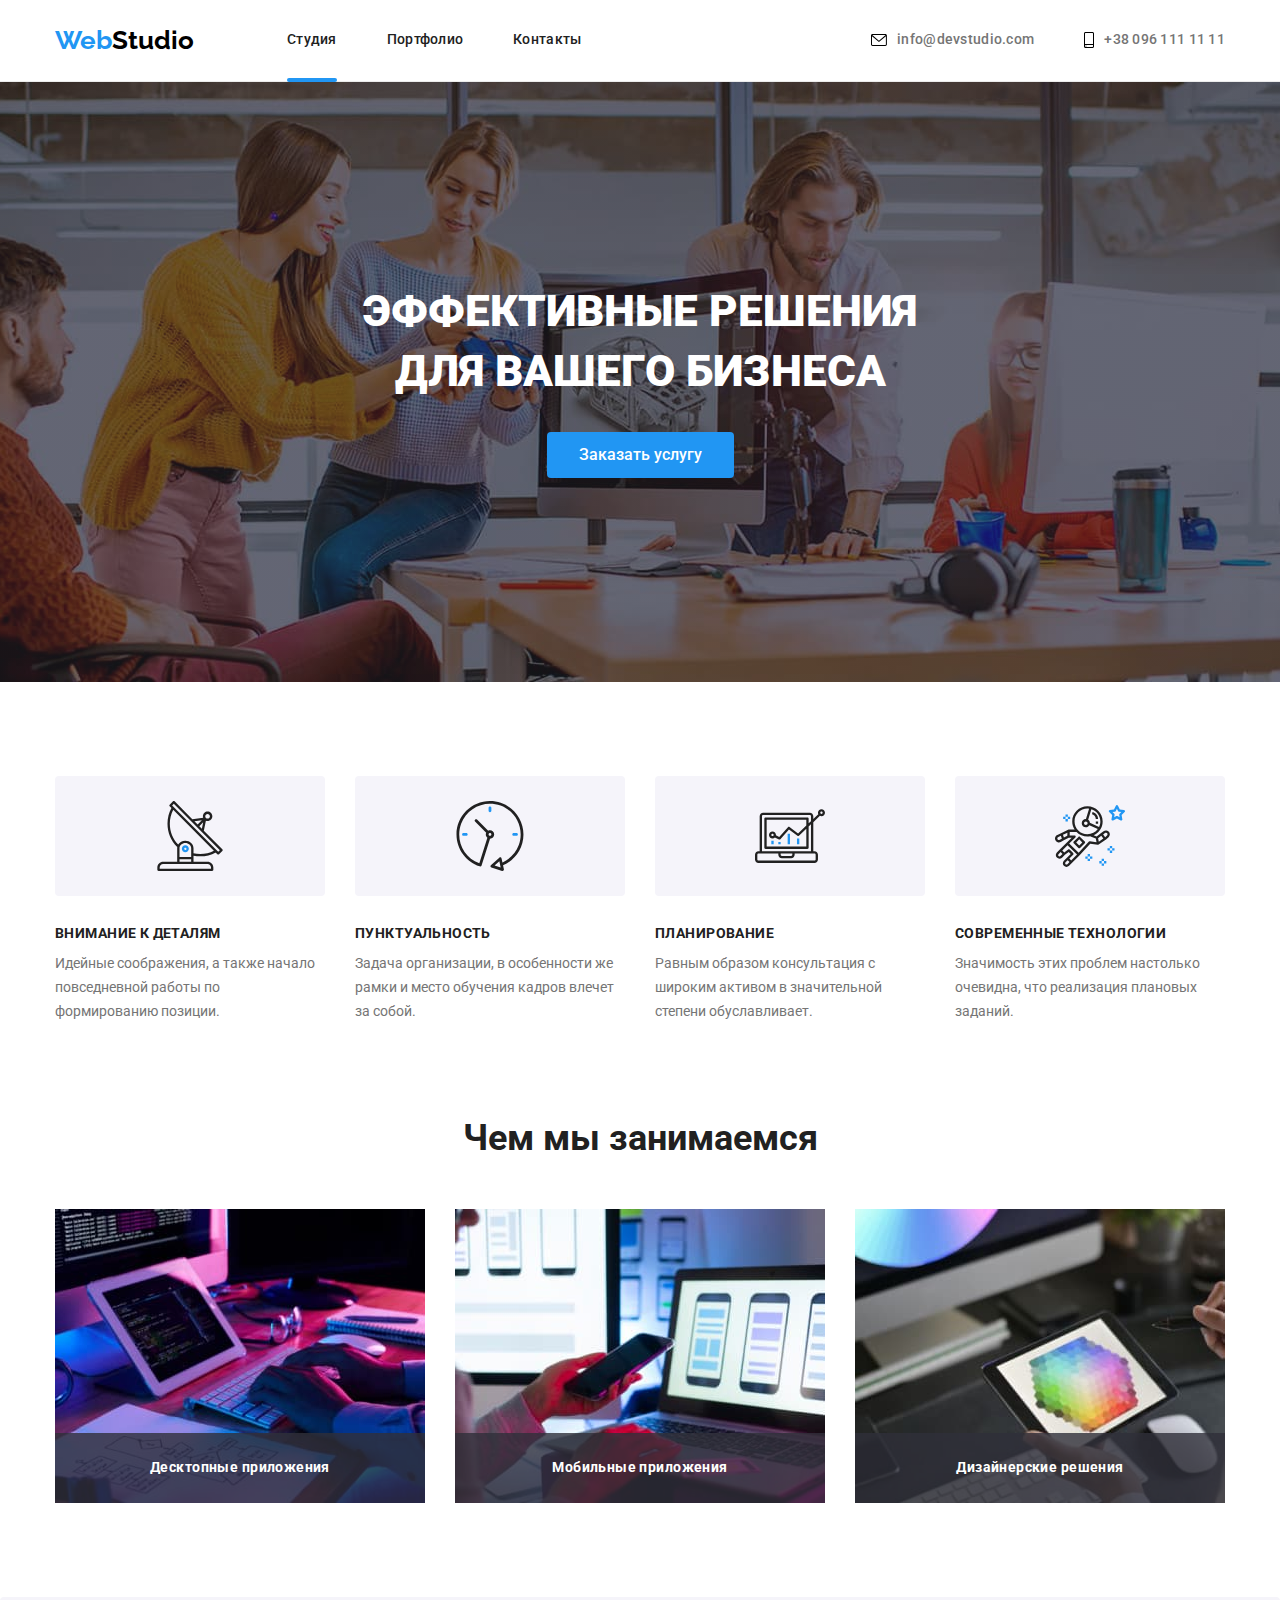
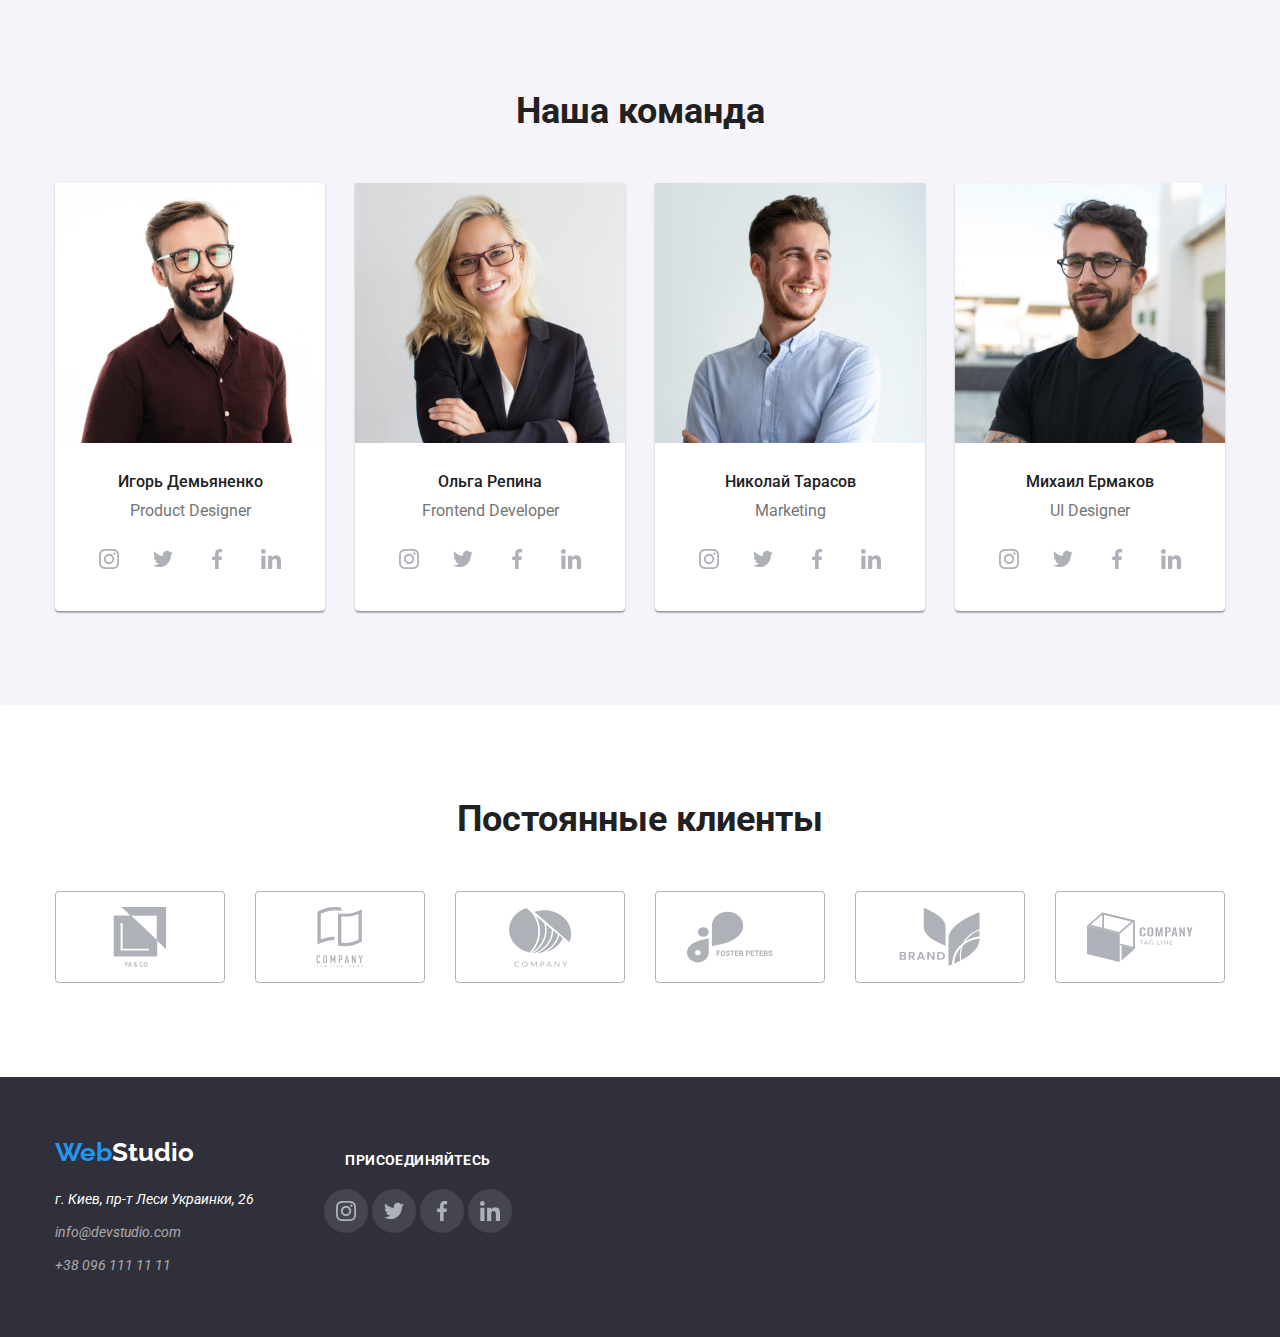
==== index.html @ d8a49e13 "начала 6дз" ====
<!doctype html>
<html lang="ru">
    <head>
        <meta charset="utf-8">
        <meta http-equiv="x-ua-compatible" content="ie=edge">
        <meta name="viewport" content="width=device-width, initial-scale=1.0">
        <title>Студия</title>
        <link rel="preconnect" href="https://fonts.googleapis.com">
        <link rel="preconnect" href="https://fonts.gstatic.com" crossorigin>
        <link rel="stylesheet" href="https://fonts.googleapis.com/css2?family=Raleway:wght@700&family=Roboto:wght@400;500;700;900&display=swap">
        <link rel="stylesheet" href="https://cdnjs.cloudflare.com/ajax/libs/modern-normalize/0.6.0/modern-normalize.min.css">
        <link rel="stylesheet" href="css/styles.css">
    </head>
    <!--Шапка страницы-->
    <body>
    
        <header class="header">
            <div class="container">
                <nav class="header-navigation">
                    <a class="header-logo link" href="./index.html"> <span class="header-logo-w">Web</span>Studio</a>
                    
                    <!--Навигация на другие страницы-->
                    <ul class="header-nav list">
                        <li><a class="header-nav-link pre-pre-nav link current" href="./studio.html">Студия</a></li>
                        <li><a class="header-nav-link pre-pre-nav link" href="portfolio.html">Портфолио</a></li>
                        <li><a class="header-nav-link pre-pre-nav link" href="">Контакты</a></li>
                    </ul>
                </nav>
                <ul class="header-contakt list">
                    <li class="icon-contakt"> 
                        <svg class="icon-contackt-icon" width="16" height="12">
                            <use href="./images/icons.svg#icon-1envelope-hover"></use>
                        </svg>
                        <a class="header-contakt-mailto pre-nav link" href="mailto:info@devstudio.com">info@devstudio.com</a>
                    </li>
                    <li class="icon-contakt">
                        <svg class="icon-contackt-icon" width="10" height="16">
                            <use href="./images/icons.svg#icon-2smartphone"></use>
                        </svg>
                        <a class="header-contakt-tel pre-nav link" href="tel:+380961111111">+38 096 111 11 11</a>
                    </li> 
                </ul>
            </div>
        </header>
               
        <div class="header-heading ">
            <section class="heading">
                <div class="container">
                    <h1 class="heading-title">ЭФФЕКТИВНЫЕ РЕШЕНИЯ ДЛЯ ВАШЕГО БИЗНЕСА</h1>
                    <button class="heading-button pre-button" type="button" data-modal-open>Заказать услугу</button>
                </div>
            </section>   
            
        </div>
        
        <!--Уникальный контент страницы-->
        <main>
            <section class="main-feature section">
                <div class="container">
                    <h2 class="visually-hidden">Особенности</h2>
                    <ul class="main-feature-ul list">
                        <li class="main-feature-li">
                            <div class="icon-feature">
                                <svg class="icon-feature-icon" width="70" height="70">
                                    <use href="./images/icons.svg#icon-antenna">
                                    </use>
                                </svg>
                            </div>
                            <h3 class="main-feature-title">Внимание к деталям</h3>
                            <p class="main-feature-text pre-text">Идейные соображения, а также начало повседневной работы по формированию позиции.</p>
                        </li>
                        <li class="main-feature-li">
                            <div class="icon-feature">
                                <svg class="icon-feature-icon" width="70" height="70">
                                    <use href="./images/icons.svg#icon-clock"></use>
                                </svg>
                            </div>
                            <h3 class="main-feature-title">Пунктуальность</h3>
                            <p class="main-feature-text pre-text">Задача организации, в особенности же рамки и место обучения кадров влечет за собой.</p>
                        </li>
                        <li class="main-feature-li">
                            <div class="icon-feature">
                                <svg class="icon-feature-icon" width="70" height="70">
                                    <use href="./images/icons.svg#icon-diagram">
                                    </use>
                                </svg>
                            </div>
                            <h3 class="main-feature-title">Планирование</h3>
                            <p class="main-feature-tex pre-text">Равным образом консультация с широким активом в значительной степени обуславливает.</p>
                        </li>
                        <li class="main-feature-li">
                            <div class="icon-feature">
                                <svg class="icon-feature-icon" width="70" height="70">
                                    <use href="./images/icons.svg#icon-astronaut">
                                    </use>
                                </svg>
                            </div>
                            <h3 class="main-feature-title">Современные технологии</h3>
                            <p class="main-feature-text pre-text">Значимость этих проблем настолько очевидна, что реализация плановых заданий.</p>
                        </li>
                    </ul>
                </div>
            </section>
            <section class="main-box">
                <div class="container">
                    <h2 class="main-box-title pre-title">Чем мы занимаемся</h2>
                    <ul class="main-box-ul list">
                        <li class="main-box-li">
                            <img src="./images/box/box1.jpg" alt="Печатают на клавиатуре" width="370" height="294">
                            <h3 class="main-box-title position">Десктопные приложения</h3>
                        </li>
                        <li class="main-box-li">
                            <img src="./images/box/box2.jpg" alt="Ноутбук и телефон" width="370" height="294">
                            <h3 class="main-box-title position">Мобильные приложения</h3>
                        </li>
                        <li class="main-box-li">
                            <img src="./images/box/box3.jpg" alt="Планшет" width="370" height="294">
                            <h3 class="main-box-title position">Дизайнерские решения</h3>
                        </li>
                    </ul>
                </div>
            </section>
            <section class="main-team section">
                <div class="container">
                <h2 class="main-team-title pre-title">Наша команда</h2>
                    <ul class="main-team-ul list">
                        <li class="main-team-li">
                            <img class="img-team" src="./images/teamcard/teamcard1.jpg" alt="Фото мужчины 1" width="270" height="260">
                            <h3 class="main-team-ul-title pre-title pre">Игорь Демьяненко</h3>
                            <p class="main-team-text pre-text" lang="en">Product Designer</p>
                            <ul class="main-team-social-ul list social-ul">
                                <li class="main-team-social-li">
                                    <a href="" class="icon-social link">
                                        <svg class="icon-social-icon" width="20" height="20">
                                            <use href="./images/icons.svg#icon-instagram"></use>
                                        </svg>
                                    </a>
                                </li>
                                <li class="main-team-social-li">
                                    <a href="" class="icon-social link">
                                        <svg class="icon-social-icon" width="20" height="20">
                                            <use href="./images/icons.svg#icon-twitter"></use>
                                        </svg>
                                    </a>
                                </li>
                                <li class="main-team-social-li">
                                    <a href="" class="icon-social link">
                                        <svg class="icon-social-icon" width="20" height="20">
                                            <use href="./images/icons.svg#icon-facebook"></use>
                                        </svg>
                                    </a>
                                </li>
                                <li class="main-team-social-li">
                                    <a href="" class="icon-social link">
                                        <svg class="icon-social-icon" width="20" height="20">
                                            <use href="./images/icons.svg#icon-linkedin"></use>
                                        </svg>
                                    </a>
                                </li>
                            </ul>
                        </li>
                        <li class="main-team-li">
                            <img class="img-team" src="./images/teamcard/teamcard2.jpg" alt="Фото женщины" width="270" height="260">
                            <h3 class="main-team-ul-title pre-title pre">Ольга Репина</h3>
                            <p class="main-team-text pre-text" lang="en">Frontend Developer</p>
                            <ul class="main-teasocial-ul list social-ul">
                                <li class="main-team-social-li">
                                    <a href="" class="icon-social link">
                                        <svg class="icon-social-icon" width="20" height="20">
                                            <use href="./images/icons.svg#icon-instagram"></use>
                                        </svg>
                                    </a>
                                </li>
                                <li class="main-team-social-li">
                                    <a href="" class="icon-social link">
                                        <svg class="icon-social-icon" width="20" height="20">
                                            <use href="./images/icons.svg#icon-twitter"></use>
                                        </svg>
                                    </a>
                                </li>
                                <li class="main-team-social-li">
                                    <a href="" class="icon-social link">
                                        <svg class="icon-social-icon" width="20" height="20">
                                            <use href="./images/icons.svg#icon-facebook"></use>
                                        </svg>
                                    </a>
                                </li>
                                <li class="main-team-social-li">
                                    <a href="" class="icon-social link">
                                        <svg class="icon-social-icon" width="20" height="20">
                                            <use href="./images/icons.svg#icon-linkedin"></use>
                                        </svg>
                                    </a>
                                </li>
                            </ul>
                        </li>
                        <li class="main-team-li">
                            <img class="img-team" src="./images/teamcard/teamcard3.jpg" alt="Фото мужчины 3" width="270" height="260">
                            <h3 class="main-team-ul-title pre-title pre">Николай Тарасов</h3>
                            <p class="main-team-text pre-text" lang="en">Marketing</p>
                            <ul class="main-teasocial-ul list social-ul">
                                <li class="main-team-social-li">
                                    <a href="" class="icon-social link">
                                        <svg class="icon-social-icon" width="20" height="20">
                                            <use href="./images/icons.svg#icon-instagram"></use>
                                        </svg>
                                    </a>
                                </li>
                                <li class="main-team-social-li">
                                    <a href="" class="icon-social link">
                                        <svg class="icon-social-icon" width="20" height="20">
                                            <use href="./images/icons.svg#icon-twitter"></use>
                                        </svg>
                                    </a>
                                </li>
                                <li class="main-team-social-li">
                                    <a href="" class="icon-social link">
                                        <svg class="icon-social-icon" width="20" height="20">
                                            <use href="./images/icons.svg#icon-facebook"></use>
                                        </svg>
                                    </a>
                                </li>
                                <li class="main-team-social-li">
                                    <a href="" class="icon-social link">
                                        <svg class="icon-social-icon" width="20" height="20">
                                            <use href="./images/icons.svg#icon-linkedin"></use>
                                        </svg>
                                    </a>
                                </li>
                            </ul>
                        </li>
                        <li class="main-team-li">
                            <img class="img-team" src="./images/teamcard/teamcard4.jpg" alt="Фото мужчины 4" width="270" height="260">
                            <h3 class="main-team-ul-title pre-title pre">Михаил Ермаков</h3>
                            <p class="main-team-text pre-text" lang="en">UI Designer</p>
                            <ul class="main-teasocial-ul list social-ul">
                                <li class="main-team-social-li">
                                    <a href="" class="icon-social link">
                                        <svg class="icon-social-icon" width="20" height="20">
                                            <use href="./images/icons.svg#icon-instagram"></use>
                                        </svg>
                                    </a>
                                </li>
                                <li class="main-team-social-li">
                                    <a href="" class="icon-social link">
                                        <svg class="icon-social-icon" width="20" height="20">
                                            <use href="./images/icons.svg#icon-twitter"></use>
                                        </svg>
                                    </a>
                                </li>
                                <li class="main-team-social-li">
                                    <a href="" class="icon-social link">
                                        <svg class="icon-social-icon" width="20" height="20">
                                            <use href="./images/icons.svg#icon-facebook"></use>
                                        </svg>
                                    </a>
                                </li>
                                <li class="main-team-social-li">
                                    <a href="" class="icon-social link">
                                        <svg class="icon-social-icon" width="20" height="20">
                                            <use href="./images/icons.svg#icon-linkedin"></use>
                                        </svg>
                                    </a>
                                </li>
                            </ul>
                        </li>
                   
                    </ul>
                </div>
            </section>
            <section class="main-client section">
                <div class="container">
                    <h2 class="main-client-title pre-title">Постоянные клиенты</h2>
                    <ul class="main-client-ul list">
                        <li class="main-client-li">
                            <a class="icon-client" href="">
                                <svg class="icon-client-icon" width="106" height="60">
                                    <use href="./images/icons.svg#icon-group1"></use>
                                </svg>
                            </a>                
                        </li>
                        <li class="main-client-li">
                            <a class="icon-client" href="">
                                <svg class="icon-client-icon" width="106" height="60">
                                    <use href="./images/icons.svg#icon-group2"></use>
                                </svg>
                            </a>
                        </li>
                        <li class="main-client-li">
                            <a class="icon-client" href="">
                                <svg class="icon-client-icon" width="106" height="60">
                                    <use href="./images/icons.svg#icon-group3"></use>
                                </svg>
                            </a>
                        </li>
                        <li class="main-client-li">
                            <a class="icon-client" href="">
                                <svg class="icon-client-icon" width="106" height="60">
                                    <use href="./images/icons.svg#icon-group4"></use>
                                </svg>
                            </a>
                        </li>
                        <li class="main-client-li">
                            <a class="icon-client" href="">
                                <svg class="icon-client-icon" width="106" height="60">
                                    <use href="./images/icons.svg#icon-group5"></use>
                                </svg>
                            </a>
                        </li>
                        <li class="main-client-li">
                            <a class="icon-client" href="">
                                <svg class="icon-client-icon" width="106" height="60">
                                    <use href="./images/icons.svg#icon-group6"></use>
                                </svg>
                            </a>
                        </li>
                    </ul>
                </div>
            </section>
        </main>
        <!--Подвал страницы-->
        <footer class="footer">
            <div class="container footer-conteiner">
                <div class="footer-conteiner-box">
                    <a class="footer-logo link" href="./index.html"> <span class="footer-logo-w">Web</span>Studio</a>
                    <address class="footer-contakt">
                        <ul class="footer-contakt-ul list">
                            <li> <a class="footer-contakt-address pre-nav pre-text link" href="https://goo.gl/maps/k5yf5XhUNcUCfMpx5" target="_blank" rel="noopener noreferrer">г. Киев, пр-т Леси Украинки, 26</a></li>
                            <li> <a class="footer-contakt-mailto pre-nav pre-text link" href="mailto:info@devstudio.com">info@devstudio.com</a></li>
                            <li> <a class="footer-contakt-tel pre-nav pre-text link" href="tel:+380961111111">+38 096 111 11 11</a></li>
                        </ul> 
                    </address>
                </div>
                <div class="footer-social-box">
                    <h2 class="footer-social-title">Присоединяйтесь</h2>
                    <ul class="footer-social-ul list">
                        <li class="footer-social-li">
                            <a href="" class="icon-social">
                                <svg class="icon-social-icon" width="20" height="20">
                                    <use href="./images/icons.svg#icon-instagram"></use>
                                </svg>
                            </a>
                        </li>
                        <li class="footer-social-li">
                            <a href="" class="icon-social">
                                <svg class="icon-social-icon" width="20" height="20">
                                    <use href="./images/icons.svg#icon-twitter"></use>
                                </svg>
                            </a>
                        </li>
                        <li class="footer-social-li">
                            <a href="" class="icon-social">
                                <svg class="icon-social-icon" width="20" height="20">
                                    <use href="./images/icons.svg#icon-facebook"></use>
                                </svg>
                            </a>
                        </li>
                        <li class="footer-social-li">
                            <a href="" class="icon-social">
                                <svg class="icon-social-icon" width="20" height="20">
                                    <use href="./images/icons.svg#icon-linkedin"></use>
                                </svg>
                            </a>
                        </li>
                    </ul>
                </div>
            </div>
        </footer>
        <div class="backdrop is-hidden" data-modal>
            <div class="modal-window">
                <button class="modal-close-btn" type="button" data-modal-close>
                    <svg class="modal-close-icon" width="11" height="11">
                        <use href="./images/icons.svg#icon-icon-close"></use>
                    </svg>
                </button>
            </div>
        </div>
        </html>
        <script src="./js/modal.js"></script>
    </body>
</html>
---- css/styles.css ----
:root {
  --text-color: #757575;
  --text-title-color: #212121;
  --footer-nav-color: rgba(255, 255, 255, 0.6);
  --heder-logo-s-color: #000000;
  --text-color-white: #ffffff;
  --accent-background-color-button: #188ce8;
  --accent-text-color: #2196f3;
  --margin-left-section-main: 30px;
  --timing-function: cubic-bezier(0.4, 0, 0.2, 1);
  --transition-duration: 250ms;
}

body {
  margin: 0;

  background-color: #ffffff;
  color: #757575;
  font-family: Roboto;
  font-style: sans-serif;
  font-weight: normal;
}
.list {
  list-style: none;
}
.link {
  text-decoration: none;
}
.visually-hidden {
  display: none;
}

.header-logo:hover,
.header-logo:focus {
  color: var(--accent-background-color-button);
}
.pre-pre-nav:hover,
.pre-pre-nav:focus {
  color: var(--accent-background-color-button);
  cursor: pointer;
}
.pre-button:hover,
.pre-button:focus {
  background-color: var(--accent-background-color-button);
  color: var(--text-color-white);
  cursor: pointer;
}
.pre-nav:hover,
.pre-nav:focus {
  color: var(--accent-text-color);
}

/*-------------header-----------*/
.header {
  border-bottom: 1px solid #ececec;
}

.header .container {
  display: flex;
}

.header-navigation {
  display: flex;
  align-items: center;
}

.header-nav {
  display: flex;
}

.header-contakt {
  display: flex;
  margin-left: auto;
}

.header-logo {
  display: inline-block;
  margin-right: 93px;
  padding-top: 25px;
  padding-bottom: 25px;

  font-family: Raleway;
  font-weight: bold;
  font-size: 26px;
  line-height: 1.19;
  color: var(--heder-logo-s-color);
  transition: color var(--transition-duration) var(--timing-function);
}

.header-logo-w {
  color: var(--accent-text-color);
}

.header-nav,
.header-contakt {
  font-weight: 500;
  font-size: 14px;
  line-height: 1.14;
  letter-spacing: 0.02em;
}

.header-nav-link {
  display: inline-block;
  margin-right: 50px;
  padding-top: 32px;
  padding-bottom: 32px;

  color: var(--text-title-color);

  position: relative;
  transition: background-color var(--transition-duration) var(--timing-function);
}

.current:after {
  content: "";

  position: absolute;
  left: 0;
  bottom: -1.5px;

  display: block;
  width: 100%;
  height: 4px;
  background-color: var(--accent-text-color);
  border-radius: 2px;
}
.pre-pre-nav {
  transition: color var(--transition-duration) var(--timing-function);
}

.header-contakt-mailto {
  margin-right: 50px;
}
.header-contakt-tel,
.header-contakt-mailto {
  display: inline-block;
  padding-top: 32px;
  padding-bottom: 32px;

  color: #757575;
  transition: color var(--transition-duration) var(--timing-function);
}

.icon-contakt {
  display: flex;
  justify-content: center;
  align-items: center;
}
.icon-contakt:hover,
.icon-contakt:focus {
  fill: var(--accent-text-color);
  cursor: pointer;
}
.icon-contakt:hover .icon-contackt-icon,
.icon-contakt:focus .icon-contackt-icon {
  fill: var(--accent-text-color);
}
.icon-contackt-icon {
  margin-right: 10px;
  transition: fill var(--transition-duration) var(--timing-function);
}

.heading {
  position: relative;
  background: #2f303a;

  max-width: 1600px;
  height: 600px;
  margin-left: auto;
  margin-right: auto;

  background-image: linear-gradient(
      rgba(47, 48, 58, 0.4),
      rgba(47, 48, 58, 0.4)
    ),
    url("../images/heading/developed.jpg");

  background-repeat: no-repeat;
  background-position: center;
  background-size: cover;

  padding-top: 200px;
  padding-bottom: 200px;
  text-align: center;
}

.heading-title {
  margin: 0 auto 30px auto;
  max-width: 650px;

  font-weight: 900;
  font-size: 44px;
  line-height: 1.36;
  color: var(--text-color-white);
}

.heading-button {
  display: inline-block;
  padding: 10px 32px;
  border-radius: 4px;

  font-weight: bold;
  font-size: 16px;
  line-height: 1.87;
  color: var(--text-color-white);
  background-color: #2196f3;
}

/*---------------main--------------------*/
.main-feature-title {
  font-weight: bold;
  font-size: 14px;
  line-height: 1.14;
  letter-spacing: 0.03em;
  text-transform: uppercase;
  color: var(--text-title-color);
  margin-bottom: 10px;
}
.main-feature-ul {
  display: flex;
  flex-wrap: wrap;
  margin-left: calc(-1 * var(--margin-left-section-main));
}
.main-feature-ul > .main-feature-li {
  flex-basis: calc(100% / 4 - 30px);
  margin-left: var(--margin-left-section-main);
}
.icon-feature {
  display: flex;
  justify-content: center;
  align-items: center;
  margin-bottom: 30px;
  width: 270px;
  height: 120px;
  background: #f5f4fa;
  border-radius: 4px;
}

.main-box {
  padding-bottom: 94px;
}
.main-box-ul {
  display: flex;
  flex-wrap: wrap;
  margin-left: calc(-1 * var(--margin-left-section-main));
}
.main-box-ul > .main-box-li {
  flex-basis: calc(100% / 4 - 30px);
  margin-left: var(--margin-left-section-main);
}
.main-box-li {
  position: relative;
  display: flex;
}

.position {
  position: absolute;
  left: 0;
  bottom: 0;

  display: flex;
  justify-content: center;
  align-items: center;
  width: 100%;
  height: 70px;

  font-weight: bold;
  font-size: 14px;
  line-height: 1.14;
  letter-spacing: 0.03em;
  color: #ffffff;
  background: rgba(47, 48, 58, 0.8);
}

.main-team {
  background: #f5f4fa;
  border-radius: 4px;
  margin-right: auto;
  margin-left: auto;
}

.main-team-li {
  background-color: var(--text-color-white);
  box-shadow: 0px 1px 3px rgba(0, 0, 0, 0.12), 0px 1px 1px rgba(0, 0, 0, 0.14),
    0px 2px 1px rgba(0, 0, 0, 0.2);
  border-radius: 0px 0px 4px 4px;
}
.main-team-ul {
  display: flex;
  flex-wrap: wrap;
  margin-left: calc(-1 * var(--margin-left-section-main));
}
.main-team-ul > .main-team-li {
  flex-basis: calc(100% / 4 - 30px);
  margin-left: var(--margin-left-section-main);
}

.pre-text {
  font-size: 14px;
  line-height: 1.71;
}
.pre-title {
  font-weight: bold;
  font-size: 36px;
  line-height: 1.16;
  color: var(--text-title-color);
  text-align: center;
  margin-bottom: 50px;
}
.pre {
  margin-bottom: 10px;
  text-align: center;
}
.main-team-ul-title {
  font-weight: 500;
  font-size: 16px;
  line-height: 1.18;
  margin-bottom: 10px;
}
.main-team-text {
  font-size: 16px;
  line-height: 1.18;
  text-align: center;
  margin-bottom: 16px;
}
.social-ul {
  display: flex;
  justify-content: center;
  margin-bottom: 30px;
}
.main-team-social-li:not(:last-child) {
  margin-right: 10px;
}

.icon-social {
  display: flex;
  width: 44px;
  height: 44px;
  align-items: center;
  justify-content: center;
  border-radius: 50%;
  fill: #afb1b8;
  background: rgba(255, 255, 255, 0.1);
  transition: background-color var(--transition-duration) var(--timing-function);
}
.icon-social-icon {
  transition: fill var(--transition-duration) var(--timing-function);
}

.icon-social:hover,
.icon-social:focus {
  background-color: var(--accent-text-color);
  cursor: pointer;
}
.icon-social:hover .icon-social-icon,
.icon-social:focus .icon-social-icon {
  fill: var(--text-color-white);
}
.main-client-ul {
  display: flex;
}

.icon-client {
  display: flex;
  width: 170px;
  height: 92px;
  border: 1px solid #afb1b8;
  margin-right: 30px;
  justify-content: center;
  align-items: center;
  border-radius: 4px;
  transition: background-color var(--transition-duration) var(--timing-function);
}
.icon-client-icon {
  fill: #afb1b8;
  transition: fill var(--transition-duration) var(--timing-function);
}

.icon-client:hover,
.icon-client:focus {
  border-color: var(--accent-text-color);
  cursor: pointer;
}

.icon-client:hover .icon-client-icon,
.icon-client:focus .icon-client-icon {
  fill: var(--accent-text-color);
}

img {
  display: block;
  min-width: 100%;
  height: auto;
}

.img-team {
  margin-bottom: 30px;
}
/*------------------footer-----------------*/
.footer {
  display: flex;
  margin-right: auto;
  margin-left: auto;
  background: #2f303a;
}
.footer-conteiner {
  display: flex;
}
.footer-conteiner-box {
  display: flex;
  flex-direction: column;
  align-items: baseline;
}
.footer-logo {
  display: block;
  font-family: Raleway;
  font-weight: bold;
  font-size: 26px;
  line-height: 1.19;
  color: var(--text-color-white);
  padding-top: 60px;
  margin-bottom: 20px;
}
.footer-logo-w {
  color: var(--accent-text-color);
}
.footer-contakt {
  display: flex;
}
.footer-contakt-ul {
  display: block;
  padding-bottom: 60px;
}
.footer-contakt-address {
  display: block;
  margin-bottom: 9px;
  color: var(--text-color-white);
  transition: color var(--transition-duration) var(--timing-function);
}
.footer-contakt-mailto {
  display: block;
  margin-bottom: 9px;
  color: rgba(255, 255, 255, 0.6);
  transition: color var(--transition-duration) var(--timing-function);
}
.footer-contakt-tel {
  display: block;
  color: rgba(255, 255, 255, 0.6);
  transition: color var(--transition-duration) var(--timing-function);
}
.footer-social-box {
  display: flex;
  flex-direction: column;
  align-items: center;
  margin-left: 70px;
  padding-top: 72px;
  padding-bottom: 100px;
}
.footer-social-title {
  font-family: Roboto;
  font-style: normal;
  font-weight: bold;
  font-size: 14px;
  line-height: 1.14;
  letter-spacing: 0.03em;
  text-transform: uppercase;
  color: var(--text-color-white);
  margin-bottom: 20px;
}
.footer-social-ul {
  display: block;
  align-items: center;
  justify-content: center;
}
.footer-social-li {
  display: inline-block;
  align-items: center;
}

/*-----------------------Portfolio-------------------------*/
/*---------------Header---------------*/
.portfolio-header-nav-link {
  display: inline-block;
  margin-right: 50px;
  padding-top: 32px;
  padding-bottom: 32px;

  color: var(--text-title-color);

  position: relative;
}

.portfolio-header-contakt-mailto,
.portfolio-header-contakt-tel {
  color: var(--text-color);
}
.portfolio-header-contakt-mailto {
  display: inline-block;
  margin-right: 50px;
  padding-top: 32px;
  padding-bottom: 32px;
}

.portfolio-header-contakt-tel {
  display: inline-block;
  padding-top: 32px;
  padding-bottom: 32px;
}

/*--------------Button-------------*/
.main-filters {
  display: flex;
}

.filters-ul {
  display: flex;
  justify-content: center;
}
.pre-button {
  font-weight: 500;
  font-size: 16px;
  line-height: 1.62;
  border: none;
}
.portfolio-button-b {
  display: inline-block;
  padding: 6px 22px;
  margin-right: 8px;
  margin-bottom: 50px;
  border-radius: 4px;

  color: var(--text-color-white);
  background-color: var(--accent-text-color);
}
.portfolio-button {
  display: inline-block;
  padding: 6px 22px;
  margin-right: 8px;
  margin-bottom: 50px;

  color: var(--text-title-color);
  background: #f5f4fa;
  border-radius: 4px;
}
/*-----------Main--------------*/

.main-projects-ul {
  display: flex;
  flex-wrap: wrap;
  margin-left: calc(-1 * var(--margin-left-section-main));
}
.main-projects-li {
  flex-basis: calc(100% / 3 - 30px);
  margin-left: var(--margin-left-section-main);
}
.tumba:hover,
.tumba:focus {
  box-shadow: 0px 1px 1px rgba(0, 0, 0, 0.12), 0px 4px 4px rgba(0, 0, 0, 0.06),
    1px 4px 6px rgba(0, 0, 0, 0.16);
  cursor: pointer;
}

.projects-border {
  border: 1px solid #eeeeee;
  margin-bottom: 20px;
}
.main-project-ul-title {
  margin: 20px 24px 4px 24px;
  text-align: left;

  font-size: 18px;
  line-height: 2;
}

.main-project-text {
  margin: 0px 24px 20px 24px;
  text-align: left;

  font-size: 16px;
  line-height: 1.87;
}
.projects-overlay {
  position: relative;
  overflow: hidden;
}

.projects-overlay-text {
  position: absolute;
  top: 0;
  left: 0;
  height: 100%;
  padding: 63px 24px;
  overflow: auto;

  font-size: 18px;
  line-height: 28px;
  letter-spacing: 0.03em;
  background: rgba(33, 150, 243, 0.9);
  color: var(--text-color-white);
  transform: translateY(100%);
  transition: transform var(--transition-duration) var(--timing-function);
}
.tumba:hover .projects-overlay-text,
.tumba:focus .projects-overlay-text {
  transform: translateY(0%);
}
/*----------container-----------------*/
p,
h1,
h2,
h3,
h4 {
  margin-top: 0;
  margin-bottom: 0;
}
ul {
  margin-top: 0;
  margin-bottom: 0;
  padding-left: 0;
}
.container {
  width: 1200px;
  padding-left: 15px;
  padding-right: 15px;
  margin: 0 auto;
  align-items: center;
}
.section {
  padding-top: 94px;
  padding-bottom: 94px;
}
/*---------modal---------*/
.backdrop {
  position: fixed;
  top: 0;
  left: 0;
  width: 100vw;
  height: 100vh;
  background: rgba(0, 0, 0, 0.2);
  opacity: 1;
  transform: scale(1);

  transition: opacity transform;
  transition-duration: var(--transition-duration);
  transition-timing-function: var(--timing-function);
}

.backdrop.is-hidden {
  opacity: 0;
  transform: scale(0);
  pointer-events: none;
  visibility: visible;
}
.modal-window {
  width: 528px;
  height: 521px;

  position: absolute;
  top: 50%;
  left: 50%;
  transform: translate(-50%, -50%);
  background: #ffffff;
}
.modal-close-btn {
  display: flex;
  width: 30px;
  height: 30px;
  align-items: center;
  justify-content: center;
  border-radius: 50%;

  position: absolute;
  top: 8px;
  right: 8px;

  background: #ffffff;
  border: 1px solid rgba(0, 0, 0, 0.1);
}
.modal-close-icon {
  display: flex;
  fill: #000000;
}
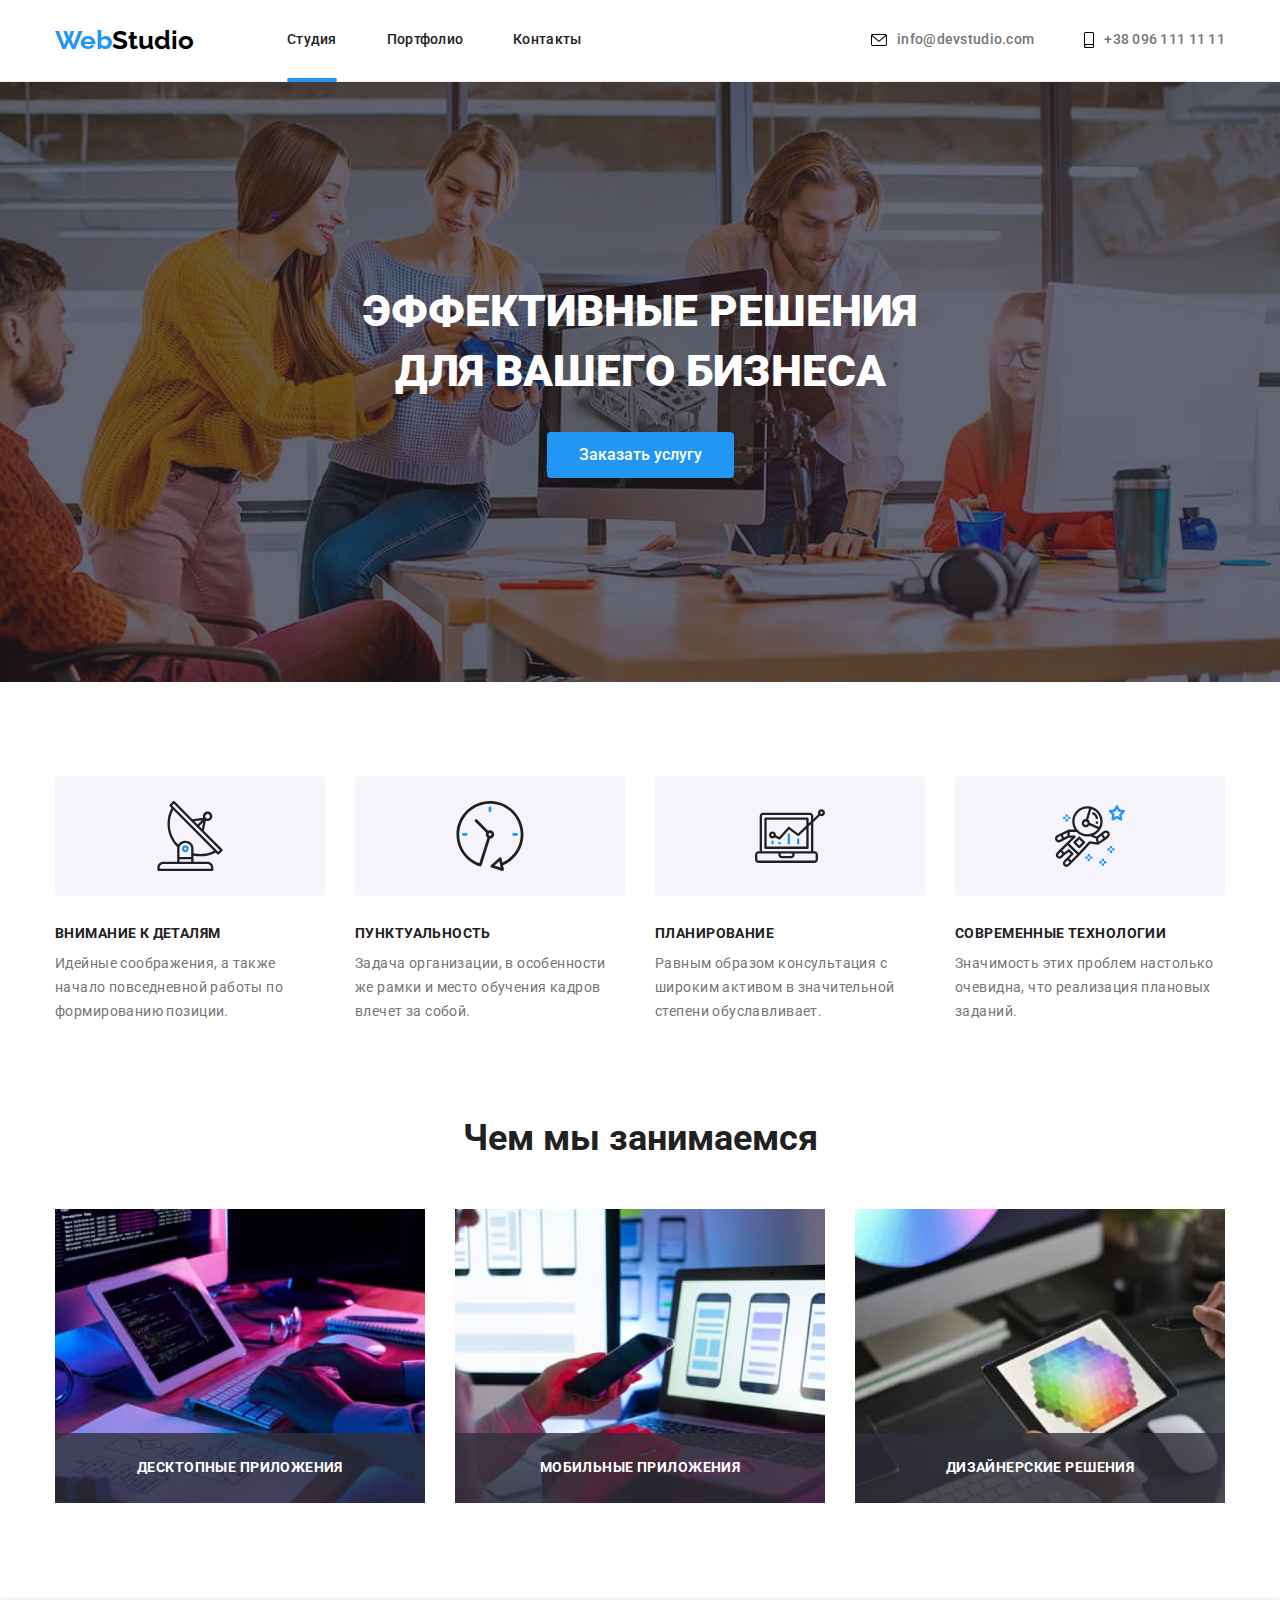
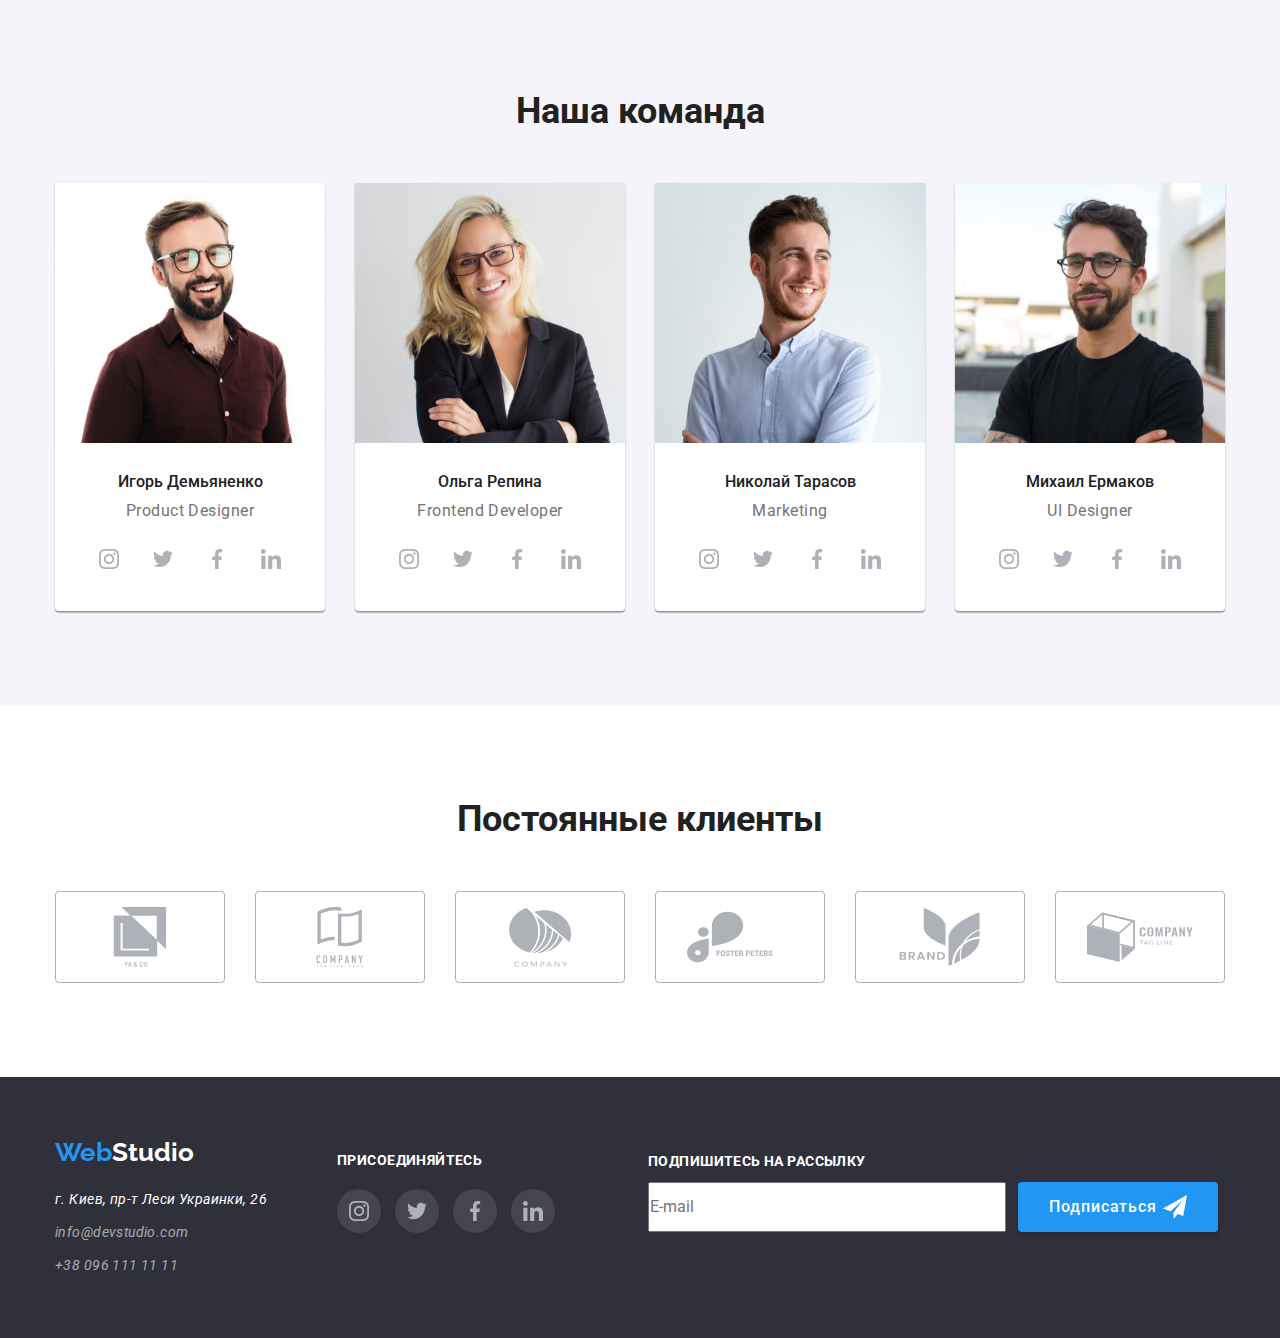
==== commit 5ef681e8: "сделала футер" ====
--- a/index.html
+++ b/index.html
@@ -356,13 +356,28 @@
                             </a>
                         </li>
                         <li class="footer-social-li">
-                            <a href="" class="icon-social">
+                                <a href="" class="icon-social">
                                 <svg class="icon-social-icon" width="20" height="20">
                                     <use href="./images/icons.svg#icon-linkedin"></use>
                                 </svg>
                             </a>
                         </li>
                     </ul>
+                </div>
+                <div class="footer-form">
+                    <h2 class="form-send-title">Подпишитесь на рассылку</h2>
+                    <form class="form-send">
+                        <div class="form-mail">
+                            <input type="email" name="mail" id="mail" autocomplete placeholder="E-mail">
+                        </div>
+                        <button type="submit" class="footer-form-button pre-button">Подписаться
+                        <a href="" class="icon-footer">
+                        <svg class="icon-footer-icon" width="24" height="24">
+                            <use href="./images/icons.svg#icon-icon-send"></use>
+                        </svg>
+                        </a>
+                        </button>
+                    </form>
                 </div>
             </div>
         </footer>
--- a/css/styles.css
+++ b/css/styles.css
@@ -268,6 +268,7 @@
   font-size: 14px;
   line-height: 1.14;
   letter-spacing: 0.03em;
+  text-transform: uppercase;
   color: #ffffff;
   background: rgba(47, 48, 58, 0.8);
 }
@@ -298,6 +299,7 @@
 .pre-text {
   font-size: 14px;
   line-height: 1.71;
+  letter-spacing: 0.03em;
 }
 .pre-title {
   font-weight: bold;
@@ -416,7 +418,7 @@
   font-family: Raleway;
   font-weight: bold;
   font-size: 26px;
-  line-height: 1.19;
+  line-height: 1.2;
   color: var(--text-color-white);
   padding-top: 60px;
   margin-bottom: 20px;
@@ -457,8 +459,6 @@
   padding-bottom: 100px;
 }
 .footer-social-title {
-  font-family: Roboto;
-  font-style: normal;
   font-weight: bold;
   font-size: 14px;
   line-height: 1.14;
@@ -466,6 +466,8 @@
   text-transform: uppercase;
   color: var(--text-color-white);
   margin-bottom: 20px;
+  text-align: left;
+  width: 100%;
 }
 .footer-social-ul {
   display: block;
@@ -475,6 +477,69 @@
 .footer-social-li {
   display: inline-block;
   align-items: center;
+}
+.footer-social-li:not(:last-child) {
+  margin-right: 10px;
+}
+.footer-form {
+  display: block;
+  justify-content: center;
+  align-items: center;
+  margin-left: 93px;
+  padding-top: 72px;
+  padding-bottom: 94px;
+}
+.form-send {
+  display: flex;
+  justify-content: start;
+}
+.form-mail {
+  display: flex;
+}
+.form-mail input {
+  margin-right: 12px;
+  padding: 0;
+  width: 358px;
+  height: 50px;
+}
+
+.form-send-title {
+  font-weight: bold;
+  font-size: 14px;
+  line-height: 1.14px;
+  letter-spacing: 0.03em;
+  text-transform: uppercase;
+
+  color: var(--text-color-white);
+  margin-bottom: 20px;
+}
+.footer-form-button {
+  font-weight: bold;
+  font-size: 16px;
+  line-height: 1.87px;
+
+  width: 200px;
+  height: 50px;
+
+  display: flex;
+  justify-content: center;
+  align-items: center;
+  text-align: center;
+  letter-spacing: 0.06em;
+
+  color: var(--text-color-white);
+  background-color: var(--accent-text-color);
+  box-shadow: 0px 4px 4px rgba(0, 0, 0, 0.15);
+  border-radius: 4px;
+}
+.icon-footer {
+  display: flex;
+  justify-content: center;
+  align-items: center;
+  margin-left: 6px;
+}
+.icon-footer-icon {
+  fill: var(--text-color-white);
 }
 
 /*-----------------------Portfolio-------------------------*/
@@ -620,6 +685,13 @@
 }
 .container {
   width: 1200px;
+  padding-left: 15px;
+  padding-right: 15px;
+  margin: 0 auto;
+  align-items: center;
+}
+.container-portfolio {
+  width: 1170px;
   padding-left: 15px;
   padding-right: 15px;
   margin: 0 auto;
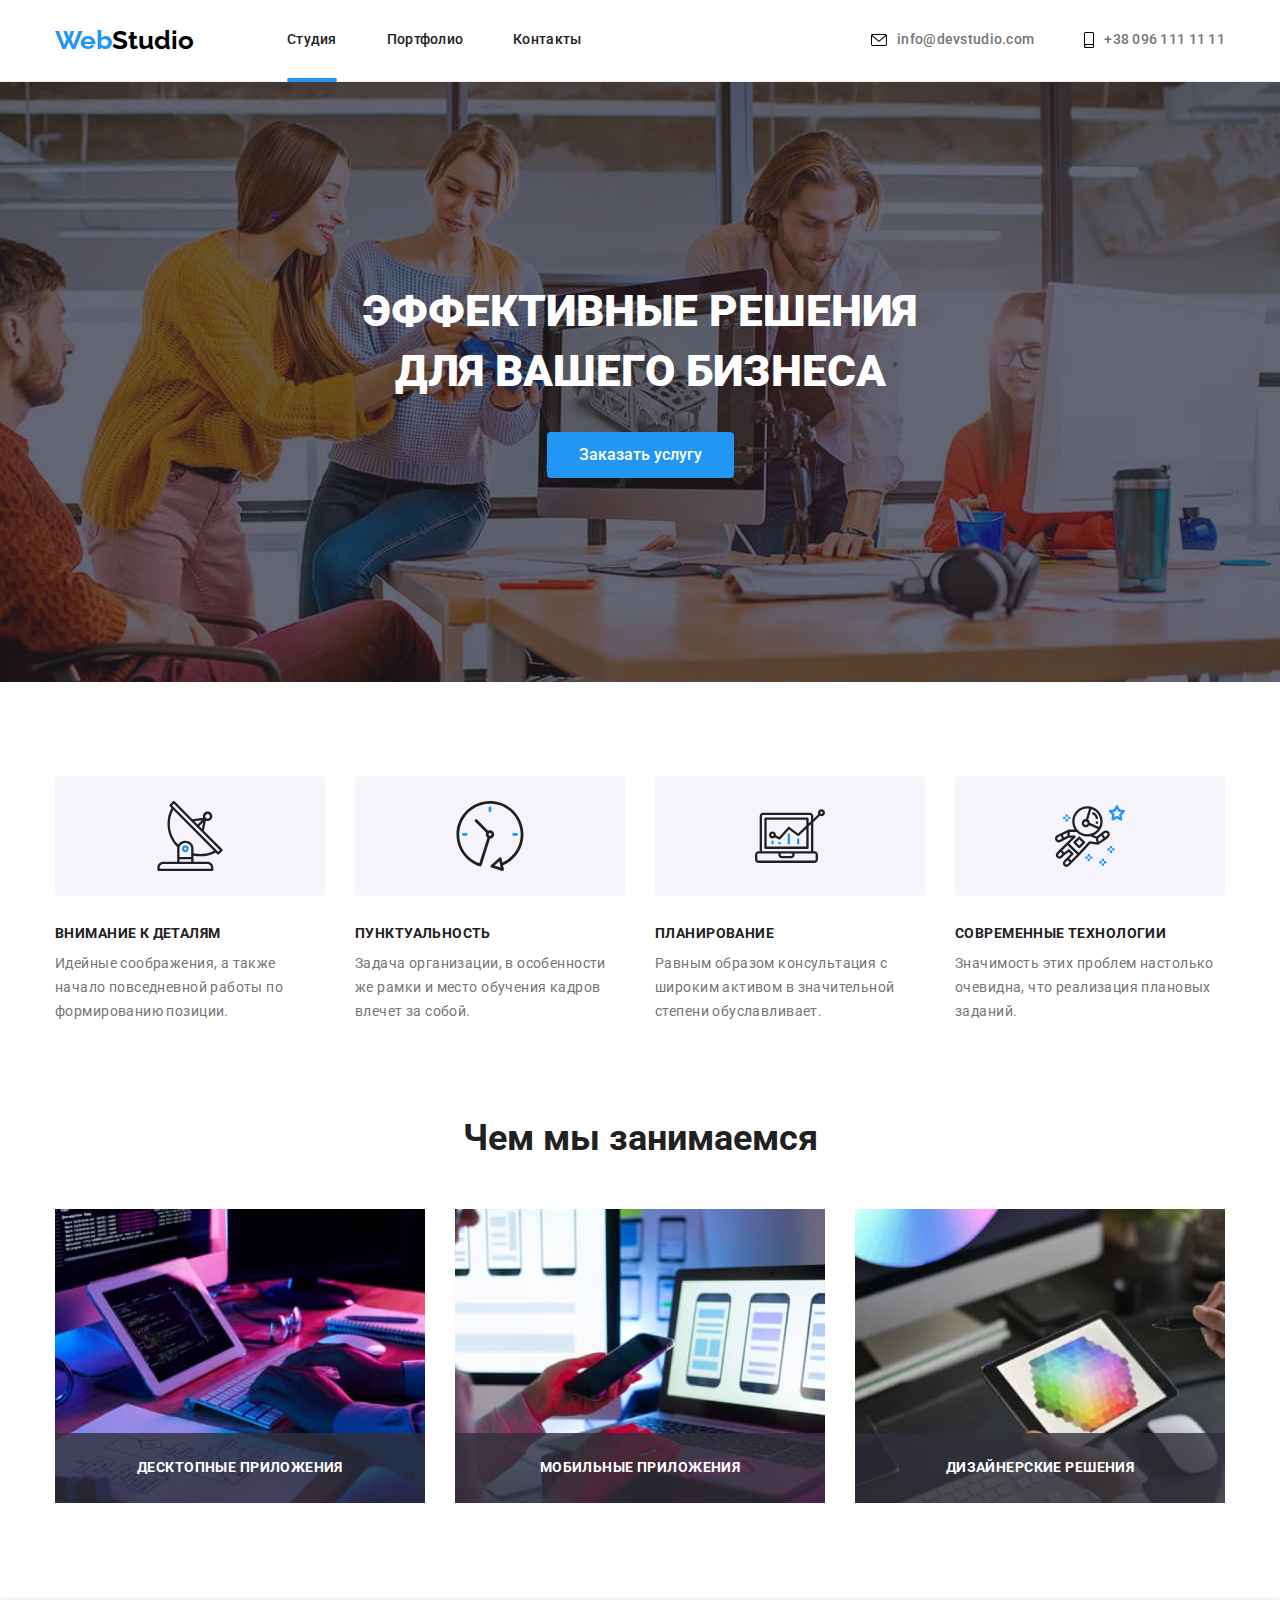
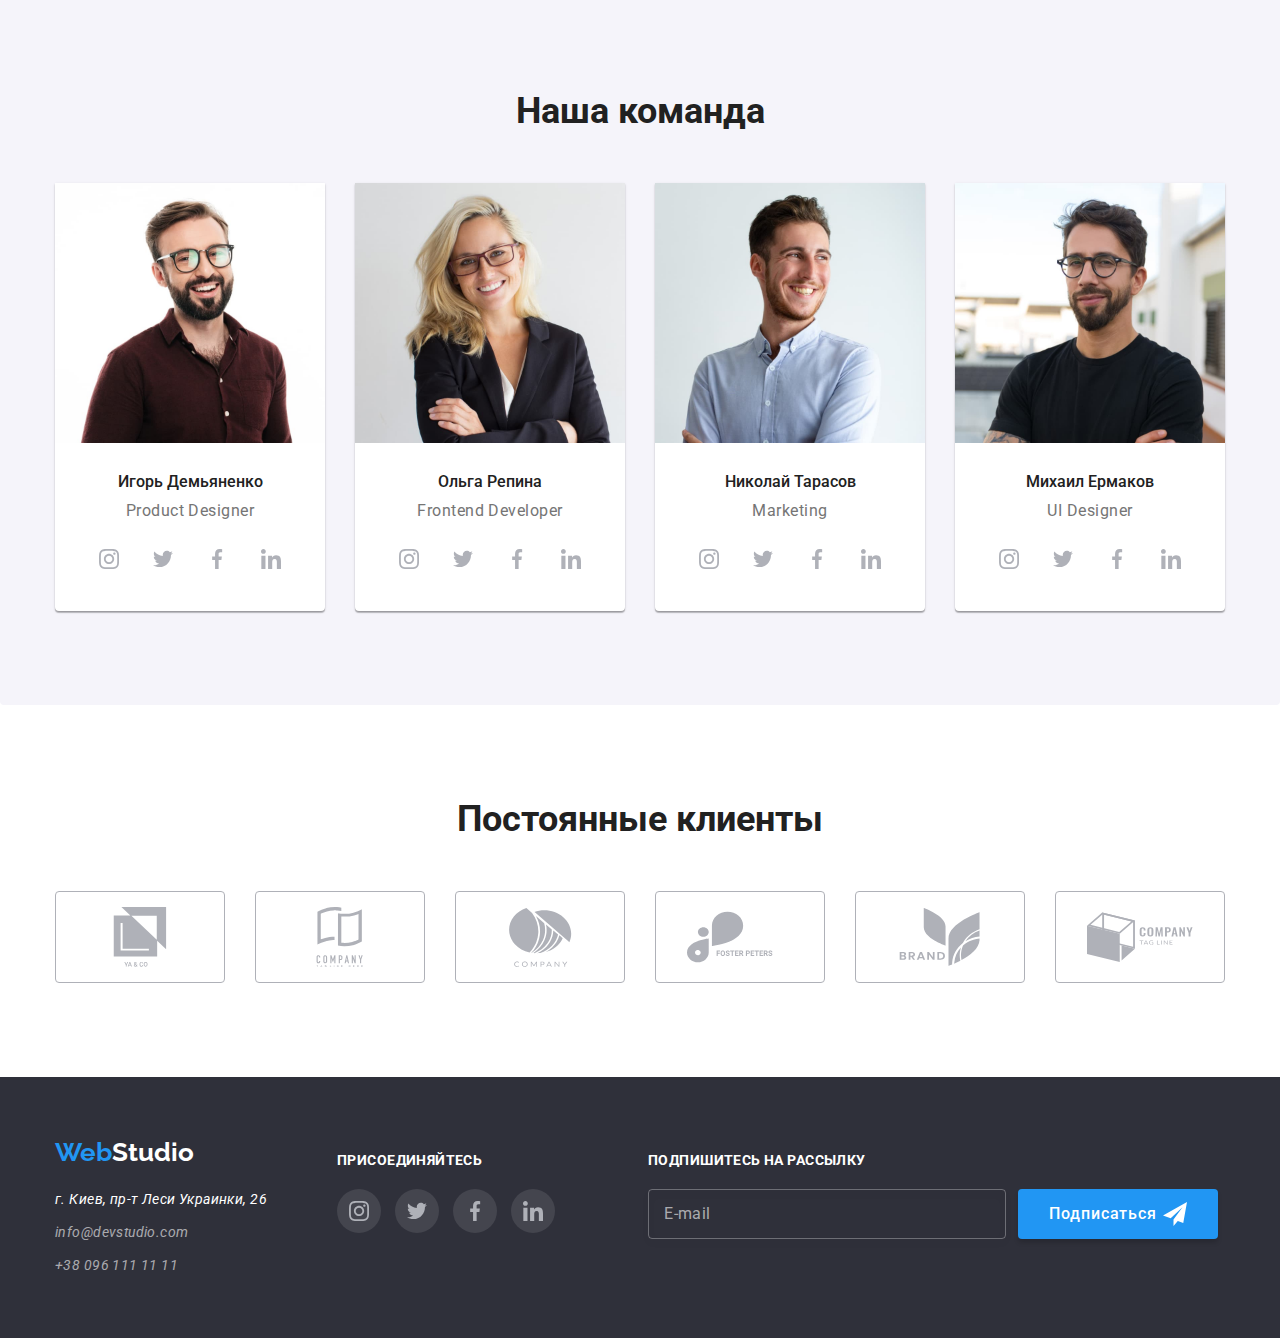
==== commit 531bb17c: "закончила 6 дз" ====
--- a/index.html
+++ b/index.html
@@ -368,7 +368,8 @@
                     <h2 class="form-send-title">Подпишитесь на рассылку</h2>
                     <form class="form-send">
                         <div class="form-mail">
-                            <input type="email" name="mail" id="mail" autocomplete placeholder="E-mail">
+                            <input type="email" class="form-input" name="mail" id="mail" autocomplete>
+                            <label for="mail" class="form-label">E-mail</label>
                         </div>
                         <button type="submit" class="footer-form-button pre-button">Подписаться
                         <a href="" class="icon-footer">
@@ -388,9 +389,58 @@
                         <use href="./images/icons.svg#icon-icon-close"></use>
                     </svg>
                 </button>
+                <form class="modal-form">
+                    <b class="form-modal-title">Оставьте свои данные, мы вам перезвоним</b>
+                    <div class="modal-group">
+                        <div class="modal-form-group form">
+                            <label for="name" class="modal-lable">Имя</label>
+                            <span class="input-wrap">
+                                <input type="text" name="name" id="name" class="modal-input">
+                                <svg class="form-modal-icon" width="12" height="12">
+                                    <use href="./images/icons.svg#icon-name"></use>
+                                </svg>
+                            </span>
+                        </div>
+                        <div class="modal-form-group form">
+                            <label for="tel" class="modal-lable">Телефон</label>
+                            <span class="input-wrap">
+                                <input type="text" name="tel" id="tel" class="modal-input">
+                                <svg class="form-modal-icon" width="13" height="13">
+                                    <use href="./images/icons.svg#icon-tel"></use>
+                                </svg>
+                            </span>
+                        </div>
+                        <div class=" form">
+                            <label for="mail" class="modal-lable">Почта</label>
+                            <span class="input-wrap">
+                                <input type="email" name="mail" id="mail" class="modal-input">
+                                <svg class="form-modal-icon" width="15" height="12">
+                                    <use href="./images/icons.svg#icon-mail"></use>
+                                </svg>
+                            </span>
+                        </div>
+                        <div class="modal-form-group">
+                            <label for="comment" class="modal-lable">Коментарий</label>
+                            <span class="commet-wrap">
+                            <textarea name="comment" id="comment" placeholder="Введите текст" class="modal-comment" ></textarea>
+                            </span>
+                        </div>
+                        <div class="modal-form-group">
+                            <input type="checkbox" name="context" id="check" class="checkbox visually-hidden-check">
+                            <label for="check" class="check-label label-check-text">
+                                <span class="icon-check">
+                                    <svg class="icon-check-icon" width="11" height="8">
+                                        <use href="./images/icons.svg#icon-context"></use>
+                                    </svg>
+                                </span>
+                                Соглашаюсь с рассылкой и принимаю <a class="check-text" href="">Условия договора</a> </label>
+                        </div>
+                    </div>
+                    <button class="heading-button pre-button form-btn" type="button" data-modal-open>Отправить</button>
+                </form>           
             </div>
         </div>
         </html>
-        <script src="./js/modal.js"></script>
+       <script src="./js/modal.js"></script>
     </body>
 </html>--- a/css/styles.css
+++ b/css/styles.css
@@ -495,6 +495,7 @@
 }
 .form-mail {
   display: flex;
+  position: relative;
 }
 .form-mail input {
   margin-right: 12px;
@@ -502,11 +503,35 @@
   width: 358px;
   height: 50px;
 }
+.form-input {
+  background-color: transparent;
+  outline: none;
+  border: 1px solid rgba(255, 255, 255, 0.3);
+  filter: drop-shadow(0px 4px 4px rgba(0, 0, 0, 0.15));
+  border-radius: 4px;
+}
+.form-input:hover,
+.form-input:focus {
+  border-color: var(--accent-text-color);
+  cursor: pointer;
+}
+.form-label {
+  position: absolute;
+  top: 15px;
+  left: 16px;
+
+  font-weight: normal;
+  font-size: 16px;
+  line-height: 1.25;
+  letter-spacing: 0.03em;
+
+  color: rgba(255, 255, 255, 0.6);
+}
 
 .form-send-title {
   font-weight: bold;
   font-size: 14px;
-  line-height: 1.14px;
+  line-height: 1.14;
   letter-spacing: 0.03em;
   text-transform: uppercase;
 
@@ -516,7 +541,7 @@
 .footer-form-button {
   font-weight: bold;
   font-size: 16px;
-  line-height: 1.87px;
+  line-height: 1.87;
 
   width: 200px;
   height: 50px;
@@ -608,16 +633,16 @@
   border-radius: 4px;
 }
 /*-----------Main--------------*/
-
 .main-projects-ul {
   display: flex;
   flex-wrap: wrap;
   margin-left: calc(-1 * var(--margin-left-section-main));
 }
-.main-projects-li {
+.main-projects-ul > .main-projects-li {
   flex-basis: calc(100% / 3 - 30px);
   margin-left: var(--margin-left-section-main);
 }
+
 .tumba:hover,
 .tumba:focus {
   box-shadow: 0px 1px 1px rgba(0, 0, 0, 0.12), 0px 4px 4px rgba(0, 0, 0, 0.06),
@@ -658,7 +683,7 @@
   overflow: auto;
 
   font-size: 18px;
-  line-height: 28px;
+  line-height: 1.55;
   letter-spacing: 0.03em;
   background: rgba(33, 150, 243, 0.9);
   color: var(--text-color-white);
@@ -690,13 +715,7 @@
   margin: 0 auto;
   align-items: center;
 }
-.container-portfolio {
-  width: 1170px;
-  padding-left: 15px;
-  padding-right: 15px;
-  margin: 0 auto;
-  align-items: center;
-}
+
 .section {
   padding-top: 94px;
   padding-bottom: 94px;
@@ -724,14 +743,16 @@
   visibility: visible;
 }
 .modal-window {
+  position: absolute;
   width: 528px;
-  height: 521px;
-
-  position: absolute;
+  min-height: 521px;
   top: 50%;
   left: 50%;
   transform: translate(-50%, -50%);
   background: #ffffff;
+  box-shadow: 0px 1px 3px rgba(0, 0, 0, 0.12), 0px 1px 1px rgba(0, 0, 0, 0.14),
+    0px 2px 1px rgba(0, 0, 0, 0.2);
+  border-radius: 4px;
 }
 .modal-close-btn {
   display: flex;
@@ -748,7 +769,183 @@
   background: #ffffff;
   border: 1px solid rgba(0, 0, 0, 0.1);
 }
+
 .modal-close-icon {
   display: flex;
   fill: #000000;
-}
+  transition: fill var(--transition-duration) var(--timing-function);
+}
+.modal-close-btn:hover,
+.modal-close-btn:focus {
+  color: var(--accent-text-color);
+  cursor: pointer;
+}
+.modal-close-btn:hover .modal-close-icon,
+.modal-close-btn:focus .modal-close-icon {
+  fill: var(--accent-text-color);
+  cursor: pointer;
+}
+
+.form-modal-title {
+  display: block;
+
+  text-align: center;
+  font-weight: bold;
+  font-size: 20px;
+  line-height: 1.15;
+  letter-spacing: 0.03em;
+  padding-top: 40px;
+  margin-bottom: 12px;
+
+  color: #212121;
+}
+.modal-group {
+  display: block;
+  width: 448px;
+  min-height: 342px;
+  margin-left: 40px;
+  margin-right: 40px;
+}
+
+.form {
+  margin-bottom: 10px;
+}
+.modal-lable {
+  display: block;
+  font-weight: normal;
+  font-size: 12px;
+  line-height: 1.17;
+  letter-spacing: 0.01em;
+  margin-bottom: 4px;
+
+  color: #757575;
+}
+.input-wrap {
+  display: block;
+  position: relative;
+}
+.modal-input {
+  width: 100%;
+  height: 40px;
+  border: 1px solid rgba(33, 33, 33, 0.2);
+  box-sizing: border-box;
+  border-radius: 4px;
+  padding-left: 30px;
+  transition: border var(--transition-duration) var(--timing-function);
+}
+.form-modal-icon {
+  position: absolute;
+  left: 12px;
+  top: 50%;
+  transform: translateY(-50%);
+  transition: fill var(--transition-duration) var(--timing-function);
+}
+.modal-input:hover,
+.modal-input:focus {
+  border: 1px solid #2196f3;
+  box-sizing: border-box;
+  border-radius: 4px;
+  outline: var(--accent-text-color);
+  cursor: pointer;
+}
+
+.form-modal-icon:hover,
+.form-modal-icon:focus {
+  fill: var(--accent-text-color);
+}
+.modal-input:focus + .form-modal-icon {
+  fill: var(--accent-text-color);
+  cursor: pointer;
+}
+.modal-input:hover + .form-modal-icon {
+  fill: var(--accent-text-color);
+  cursor: pointer;
+}
+.commet-wrap {
+  display: block;
+  width: 448px;
+  height: 120px;
+  margin-bottom: 17px;
+  border: 1px solid rgba(33, 33, 33, 0.2);
+  box-sizing: border-box;
+  border-radius: 4px;
+  resize: none;
+}
+.commet-wrap:hover,
+.commet-wrap:focus {
+  border: 1px solid #2196f3;
+  box-sizing: border-box;
+  border-radius: 4px;
+  outline: var(--accent-text-color);
+  cursor: pointer;
+}
+.modal-comment {
+  width: 416px;
+  height: 96px;
+  margin: 12px 16px;
+  resize: none;
+  border: none;
+}
+
+.modal-comment::placeholder {
+  font-weight: normal;
+  font-size: 12px;
+  line-height: 1.17;
+  letter-spacing: 0.01em;
+
+  color: rgba(117, 117, 117, 0.5);
+}
+
+.check-label {
+  display: flex;
+  justify-content: center;
+  align-items: center;
+}
+.icon-check {
+  width: 16px;
+  height: 15px;
+  border: 2px solid#212121;
+  border-radius: 2px;
+  margin-right: 7px;
+  display: flex;
+  align-items: center;
+  justify-content: center;
+}
+.checkbox:checked + .check-label > .icon-check {
+  background: var(--accent-text-color);
+  border: none;
+}
+.label-check-text {
+  display: flex;
+  font-weight: normal;
+  font-size: 14px;
+  line-height: 1.71;
+  letter-spacing: 0.03em;
+
+  color: #757575;
+}
+.check-text {
+  display: block;
+  margin-left: 3px;
+  font-weight: normal;
+  font-size: 14px;
+  line-height: 1.71;
+  letter-spacing: 0.03em;
+  color: var(--accent-text-color);
+}
+.visually-hidden-check {
+  position: absolute;
+  width: 1px;
+  height: 1px;
+  margin: -1px;
+  padding: 0;
+  overflow: hidden;
+  border: 0;
+  clip: rect(0 0 0 0);
+}
+.form-btn {
+  display: block;
+  margin: 30px auto 40px auto;
+  width: 200px;
+  height: 50px;
+}
